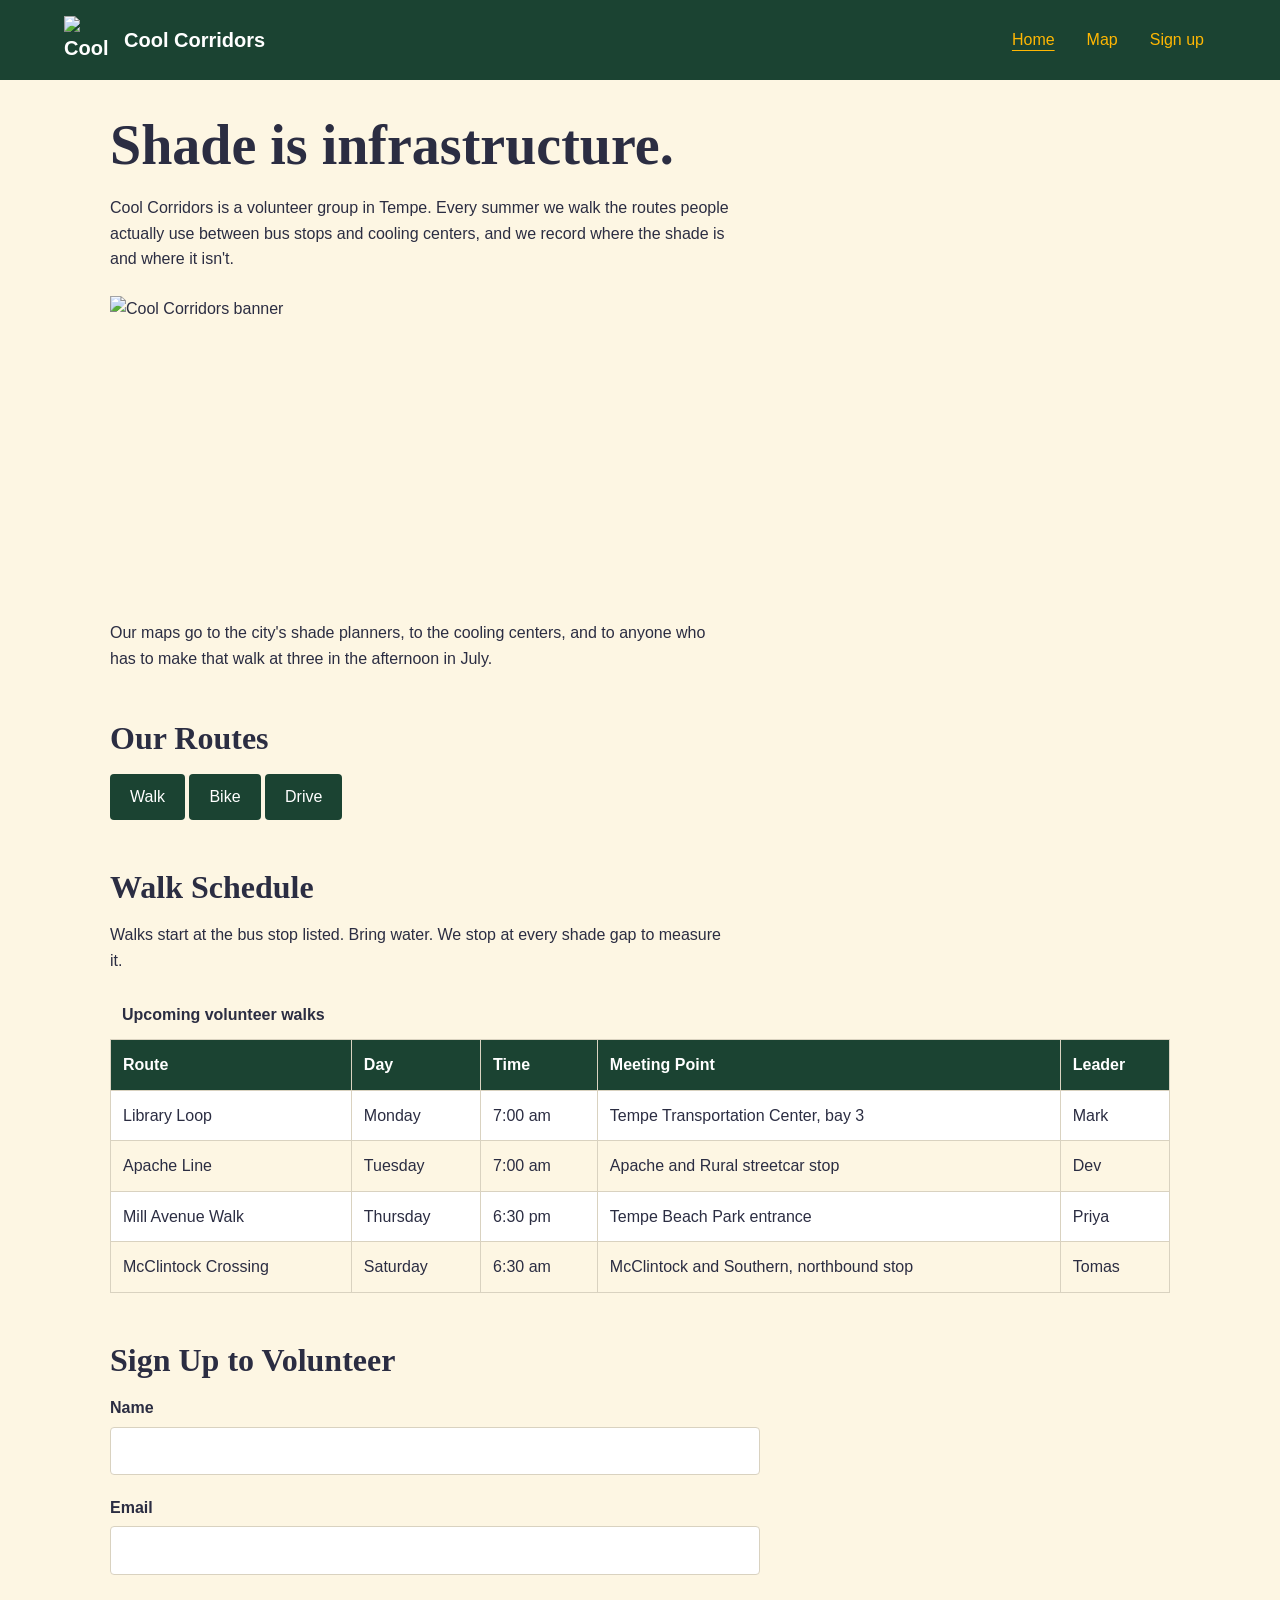
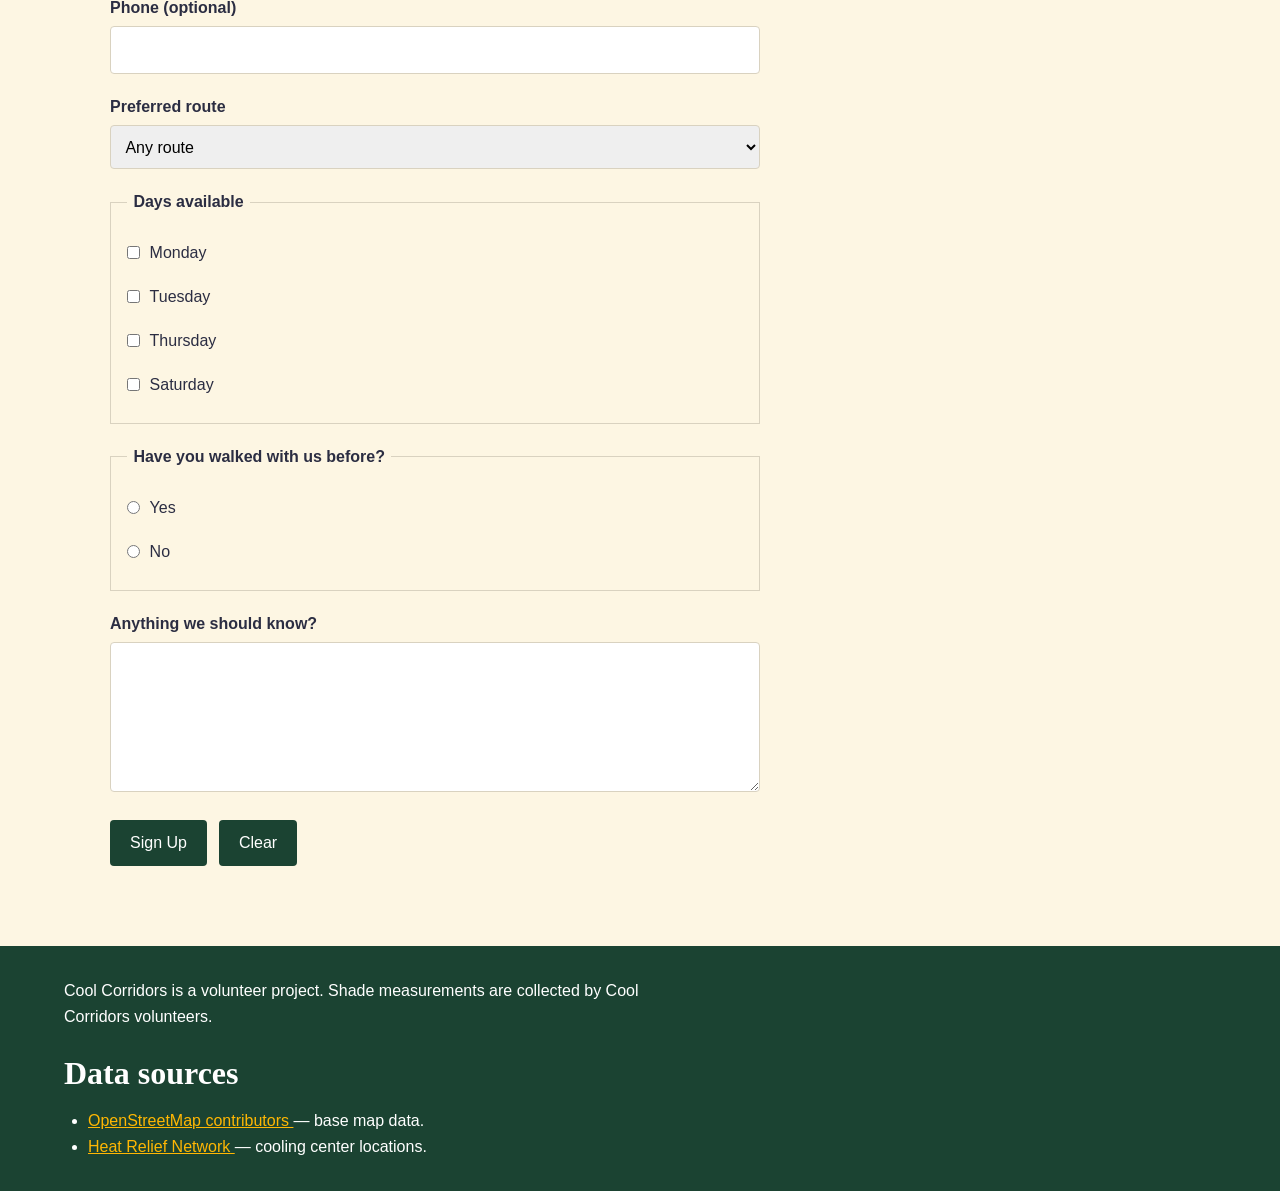
==== lab/lab03/index.html @ 52fc34dc "Add files via upload" ====
<!DOCTYPE html>
<html lang="en">
<head>
    <meta charset="UTF-8">
    <meta name="viewport" content="width=device-width, initial-scale=1.0">
    <title>Cool Corridors | Shaded routes to cooling centers in Tempe</title>
    <meta name="description" content="Cool Corridors is a Tempe volunteer group that records shade along routes between bus stops and cooling centers.">
    <link rel="stylesheet" href="style.css">
    <script src="js/app.js" defer></script>
</head>
<body>
    <header>
        <a class="brand" href="index.html">
            <img src="images/logo.svg" alt="Cool Corridors logo">
            <span>Cool Corridors</span>
        </a>

        <nav aria-label="Main navigation">
            <a href="index.html" aria-current="page">Home</a>
            <a href="map.html">Map</a>
            <a href="#signup">Sign up</a>
        </nav>
    </header>

    <main>
        <section id="about">
            <h1>Shade is infrastructure.</h1>

            <p>
                Cool Corridors is a volunteer group in Tempe. Every summer we walk
                the routes people actually use between bus stops and cooling centers,
                and we record where the shade is and where it isn't.
            </p>

            <!-- The banner is set to 900 by 300 pixels to match the assignment requirements. -->
            <img
                class="banner"
                src="images/banner.svg"
                alt="Cool Corridors banner"
                width="900"
                height="300"
            >

            <p>
                Our maps go to the city's shade planners, to the cooling centers,
                and to anyone who has to make that walk at three in the afternoon
                in July.
            </p>
        </section>

        <section id="routes">
            <h2>Our Routes</h2>

            <div class="controls">
                <button data-mode="walk">Walk</button>
                <button data-mode="bike">Bike</button>
                <button data-mode="drive">Drive</button>
            </div>

            <div class="routes"></div>
        </section>

        <section id="schedule">
            <h2>Walk Schedule</h2>

            <p>
                Walks start at the bus stop listed. Bring water.
                We stop at every shade gap to measure it.
            </p>

            <div class="table-wrap">
                <table class="schedule">
                    <caption>Upcoming volunteer walks</caption>

                    <thead>
                        <tr>
                            <th scope="col">Route</th>
                            <th scope="col">Day</th>
                            <th scope="col">Time</th>
                            <th scope="col">Meeting Point</th>
                            <th scope="col">Leader</th>
                        </tr>
                    </thead>

                    <tbody>
                        <tr>
                            <td>Library Loop</td>
                            <td>Monday</td>
                            <td>7:00 am</td>
                            <td>Tempe Transportation Center, bay 3</td>
                            <td>Mark</td>
                        </tr>
                        <tr>
                            <td>Apache Line</td>
                            <td>Tuesday</td>
                            <td>7:00 am</td>
                            <td>Apache and Rural streetcar stop</td>
                            <td>Dev</td>
                        </tr>
                        <tr>
                            <td>Mill Avenue Walk</td>
                            <td>Thursday</td>
                            <td>6:30 pm</td>
                            <td>Tempe Beach Park entrance</td>
                            <td>Priya</td>
                        </tr>
                        <tr>
                            <td>McClintock Crossing</td>
                            <td>Saturday</td>
                            <td>6:30 am</td>
                            <td>McClintock and Southern, northbound stop</td>
                            <td>Tomas</td>
                        </tr>
                    </tbody>
                </table>
            </div>
        </section>

        <section id="signup">
            <h2>Sign Up to Volunteer</h2>

            <form action="#" method="get">
                <div class="form-group">
                    <label for="name">Name</label>
                    <input type="text" id="name" name="name" required>
                </div>

                <div class="form-group">
                    <label for="email">Email</label>
                    <input type="email" id="email" name="email" required>
                </div>

                <div class="form-group">
                    <label for="phone">Phone (optional)</label>
                    <input type="tel" id="phone" name="phone">
                </div>

                <div class="form-group">
                    <label for="route">Preferred route</label>
                    <select id="route" name="route">
                        <option value="any">Any route</option>
                        <option value="library-loop">Library Loop</option>
                        <option value="apache-line">Apache Line</option>
                        <option value="mill-avenue-walk">Mill Avenue Walk</option>
                        <option value="mcclintock-crossing">McClintock Crossing</option>
                    </select>
                </div>

                <fieldset>
                    <legend>Days available</legend>

                    <label for="monday">
                        <input type="checkbox" id="monday" name="days" value="Monday">
                        Monday
                    </label>

                    <label for="tuesday">
                        <input type="checkbox" id="tuesday" name="days" value="Tuesday">
                        Tuesday
                    </label>

                    <label for="thursday">
                        <input type="checkbox" id="thursday" name="days" value="Thursday">
                        Thursday
                    </label>

                    <label for="saturday">
                        <input type="checkbox" id="saturday" name="days" value="Saturday">
                        Saturday
                    </label>
                </fieldset>

                <fieldset>
                    <legend>Have you walked with us before?</legend>

                    <label for="walked-yes">
                        <input type="radio" id="walked-yes" name="walked-before" value="yes">
                        Yes
                    </label>

                    <label for="walked-no">
                        <input type="radio" id="walked-no" name="walked-before" value="no">
                        No
                    </label>
                </fieldset>

                <div class="form-group">
                    <label for="notes">Anything we should know?</label>
                    <textarea id="notes" name="notes" rows="5"></textarea>
                </div>

                <div class="form-buttons">
                    <button type="submit">Sign Up</button>
                    <button type="reset">Clear</button>
                </div>
            </form>
        </section>
    </main>

    <footer>
        <p>Cool Corridors is a volunteer project. Shade measurements are collected by Cool Corridors volunteers.</p>

        <h2>Data sources</h2>
        <ul>
            <li>
                <a href="https://www.openstreetmap.org/" target="_blank" rel="noopener noreferrer">
                    OpenStreetMap contributors
                </a>
                — base map data.
            </li>
            <li>
                <a href="https://hrn.azmag.gov/" target="_blank" rel="noopener noreferrer">
                    Heat Relief Network
                </a>
                — cooling center locations.
            </li>
        </ul>
    </footer>
</body>
</html>
---- lab/lab03/style.css ----
:root {
    --shade: #1b4332;
    --leaf: #74c69d;
    --sun: #ffb703;
    --asphalt: #2b2d42;
    --sand: #fdf6e3;
    --paper: #ffffff;
    --line: #d9d2c0;
    --tap: 44px;
}
*, *::before, *::after {
    margin: 0;
    padding: 0;
    box-sizing: border-box;
}

img {
    max-width: 100%;
    height: auto;
}

body {
    font-family: Arial, Helvetica, sans-serif;
    font-size: 1rem;
    line-height: 1.6;
    color: var(--asphalt);
    background: var(--sand);
}

h1, h2, h3 {
    font-family: Georgia, "Times New Roman", serif;
    line-height: 1.2;
    margin-bottom: 1rem;
}

h1 {
    font-size: clamp(2rem, 5vw, 3.5rem);
}

h2 {
    font-size: 2rem;
}

h3 {
    font-size: 1.35rem;
}

p {
    max-width: 70ch;
    margin-bottom: 1rem;
}

a {
    color: var(--shade);
}

a:focus-visible,
button:focus-visible,
input:focus-visible,
select:focus-visible,
textarea:focus-visible {
    outline: 3px solid var(--sun);
    outline-offset: 3px;
}

header {
    display: flex;
    justify-content: space-between;
    align-items: center;
    flex-wrap: wrap;
    gap: 1rem;
    padding: 1rem 5%;
    background: var(--shade);
}

.brand {
    display: flex;
    align-items: center;
    gap: 0.75rem;
    color: var(--paper);
    text-decoration: none;
    font-size: 1.25rem;
    font-weight: bold;
}

.brand img {
    width: 48px;
    height: 48px;
}

nav {
    display: flex;
    flex-wrap: wrap;
    gap: 0.5rem;
}

nav a {
    display: inline-flex;
    align-items: center;
    min-height: var(--tap);
    padding: 0.5rem 0.75rem;
    color: var(--sun);
    text-decoration: none;
}

nav a[aria-current="page"] {
    text-decoration: underline;
    text-underline-offset: 0.3rem;
}

main {
    max-width: 1100px;
    margin: 0 auto;
    padding: 2rem 1.25rem;
}

section {
    margin-bottom: 3rem;
}

.banner {
    display: block;
    margin: 1.5rem 0;
}

.routes {
    display: grid;
    grid-template-columns: repeat(auto-fill, minmax(240px, 1fr));
    gap: 1.25rem;
}

.card {
    padding: 1.25rem;
    background: var(--paper);
    border: 1px solid var(--line);
    border-radius: 8px;
}

.card p:last-child {
    margin-bottom: 0;
}

.table-wrap {
    overflow-x: auto;
}

.schedule {
    width: 100%;
    border-collapse: collapse;
    background: var(--paper);
}

.schedule caption {
    padding: 0.75rem;
    font-weight: bold;
    text-align: left;
}

.schedule th,
.schedule td {
    padding: 0.75rem;
    border: 1px solid var(--line);
    text-align: left;
}

.schedule th {
    color: var(--paper);
    background: var(--shade);
}

.schedule tbody tr:nth-child(even) {
    background: var(--sand);
}

form {
    max-width: 650px;
}

.form-group {
    margin-bottom: 1.25rem;
}

.form-group > label {
    display: block;
    margin-bottom: 0.35rem;
    font-weight: bold;
}

input,
select,
textarea {
    width: 100%;
    min-height: var(--tap);
    padding: 0.65rem;
    border: 1px solid var(--line);
    border-radius: 4px;
    font: inherit;
}

input[type="checkbox"],
input[type="radio"] {
    width: auto;
    min-height: 0;
}

fieldset {
    margin-bottom: 1.25rem;
    padding: 1rem;
    border: 1px solid var(--line);
}

legend {
    padding: 0 0.4rem;
    font-weight: bold;
}

fieldset label {
    display: flex;
    align-items: center;
    gap: 0.6rem;
    min-height: var(--tap);
}

.form-buttons {
    display: flex;
    flex-wrap: wrap;
    gap: 0.75rem;
}

button {
    min-height: var(--tap);
    padding: 0.65rem 1.25rem;
    border: 0;
    border-radius: 4px;
    color: var(--paper);
    background: var(--shade);
    font: inherit;
    cursor: pointer;
}

button:hover {
    background: var(--asphalt);
}

footer {
    padding: 2rem 5%;
    color: var(--paper);
    background: var(--shade);
}

footer h2 {
    margin-top: 1.5rem;
}

footer ul {
    padding-left: 1.5rem;
}

footer a {
    color: var(--sun);
}



/* Map page layout */
.app main {
    display: grid;
    grid-template-columns: 220px minmax(0, 1fr);
    gap: 1.5rem;
    align-items: start;
}

.app main > h1 {
    grid-column: 1 / -1;
}

.app aside {
    padding: 1rem;
    background: var(--paper);
    border: 1px solid var(--line);
    border-radius: 8px;
}

.app aside h2 {
    font-size: 1.4rem;
}

.app aside label {
    display: flex;
    align-items: center;
    gap: 0.6rem;
    min-height: var(--tap);
}

.app aside input[type="checkbox"] {
    width: auto;
    min-height: 0;
}

.app .map-wrapper {
    min-width: 0;
    position: relative;
}

.app #map {
    min-height: 500px;
    display: flex;
    align-items: center;
    justify-content: center;
    background: #dfe9f3;
    border: 1px solid var(--line);
    border-radius: 8px;
}

.app .map-control {
    margin-top: 0.75rem;
}

@media (max-width: 650px) {
    .app main {
        grid-template-columns: 1fr;
    }

    .app #map {
        min-height: 400px;
    }
}
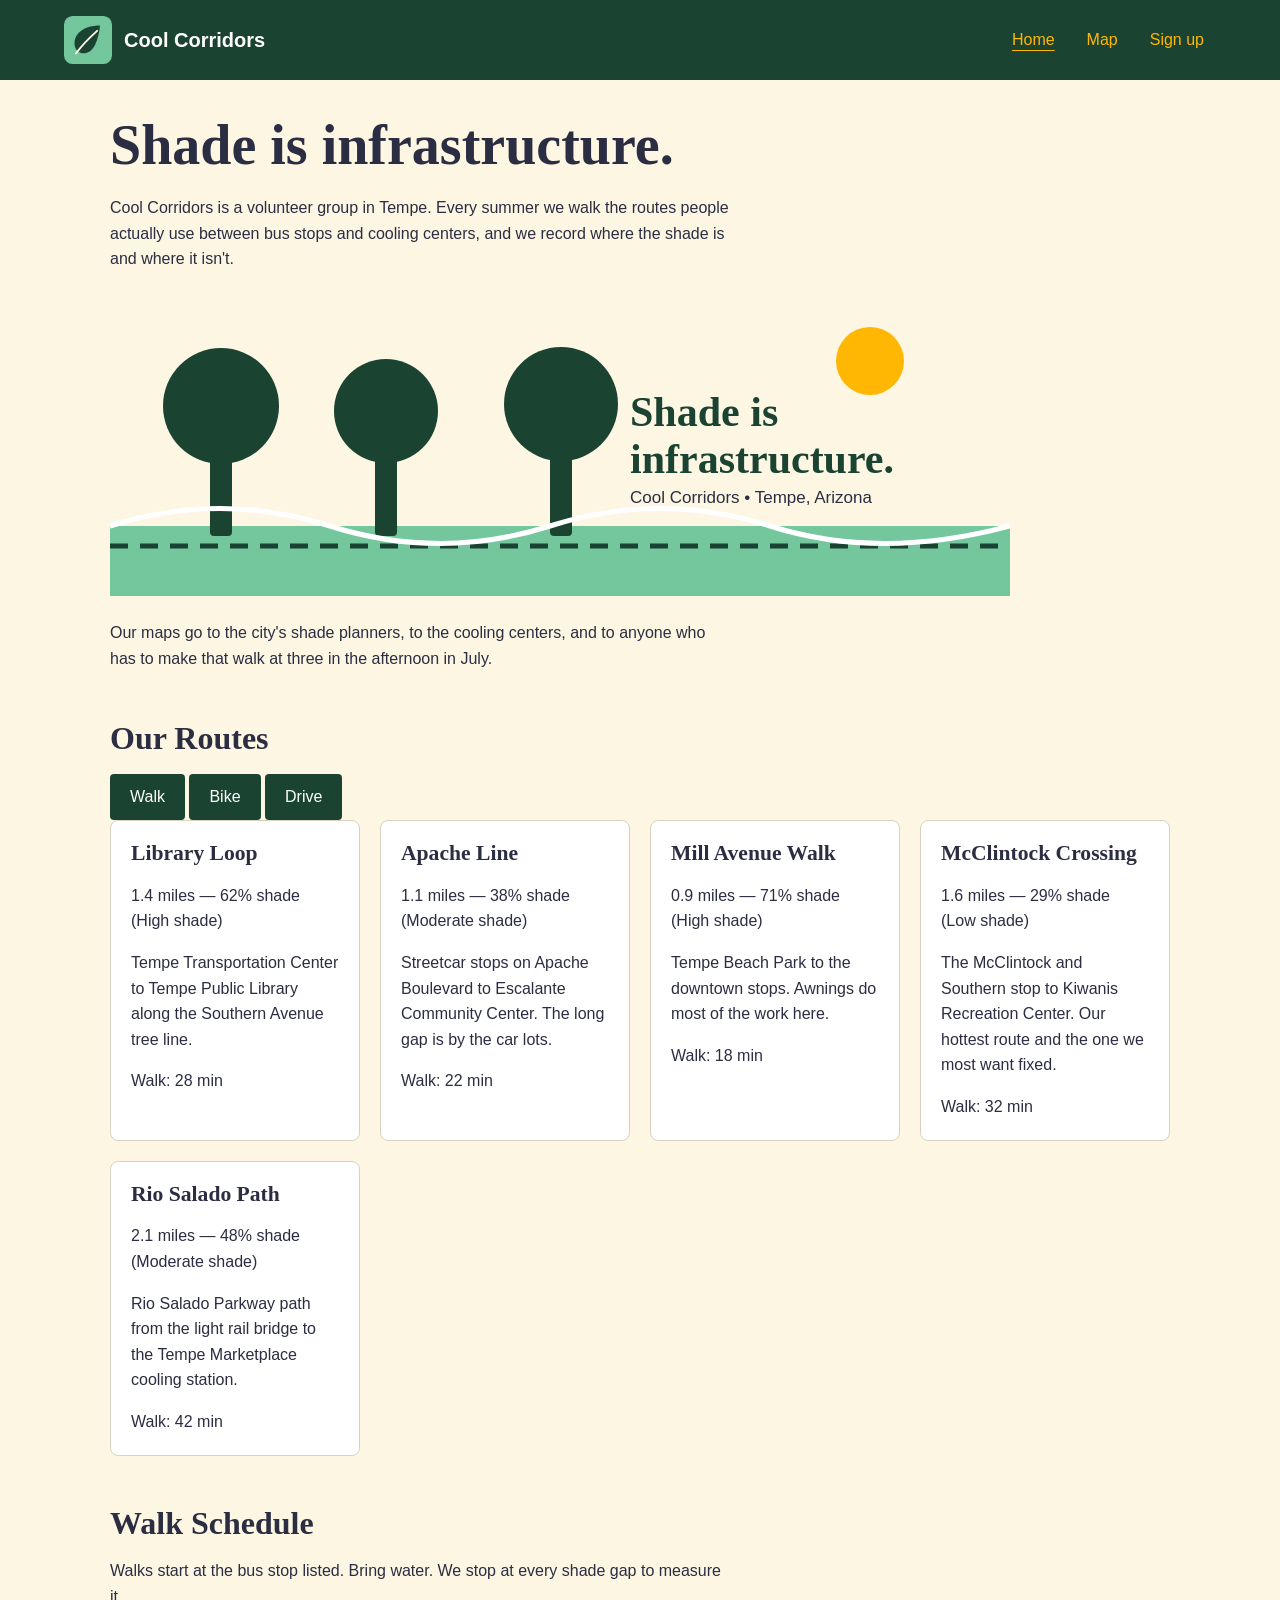
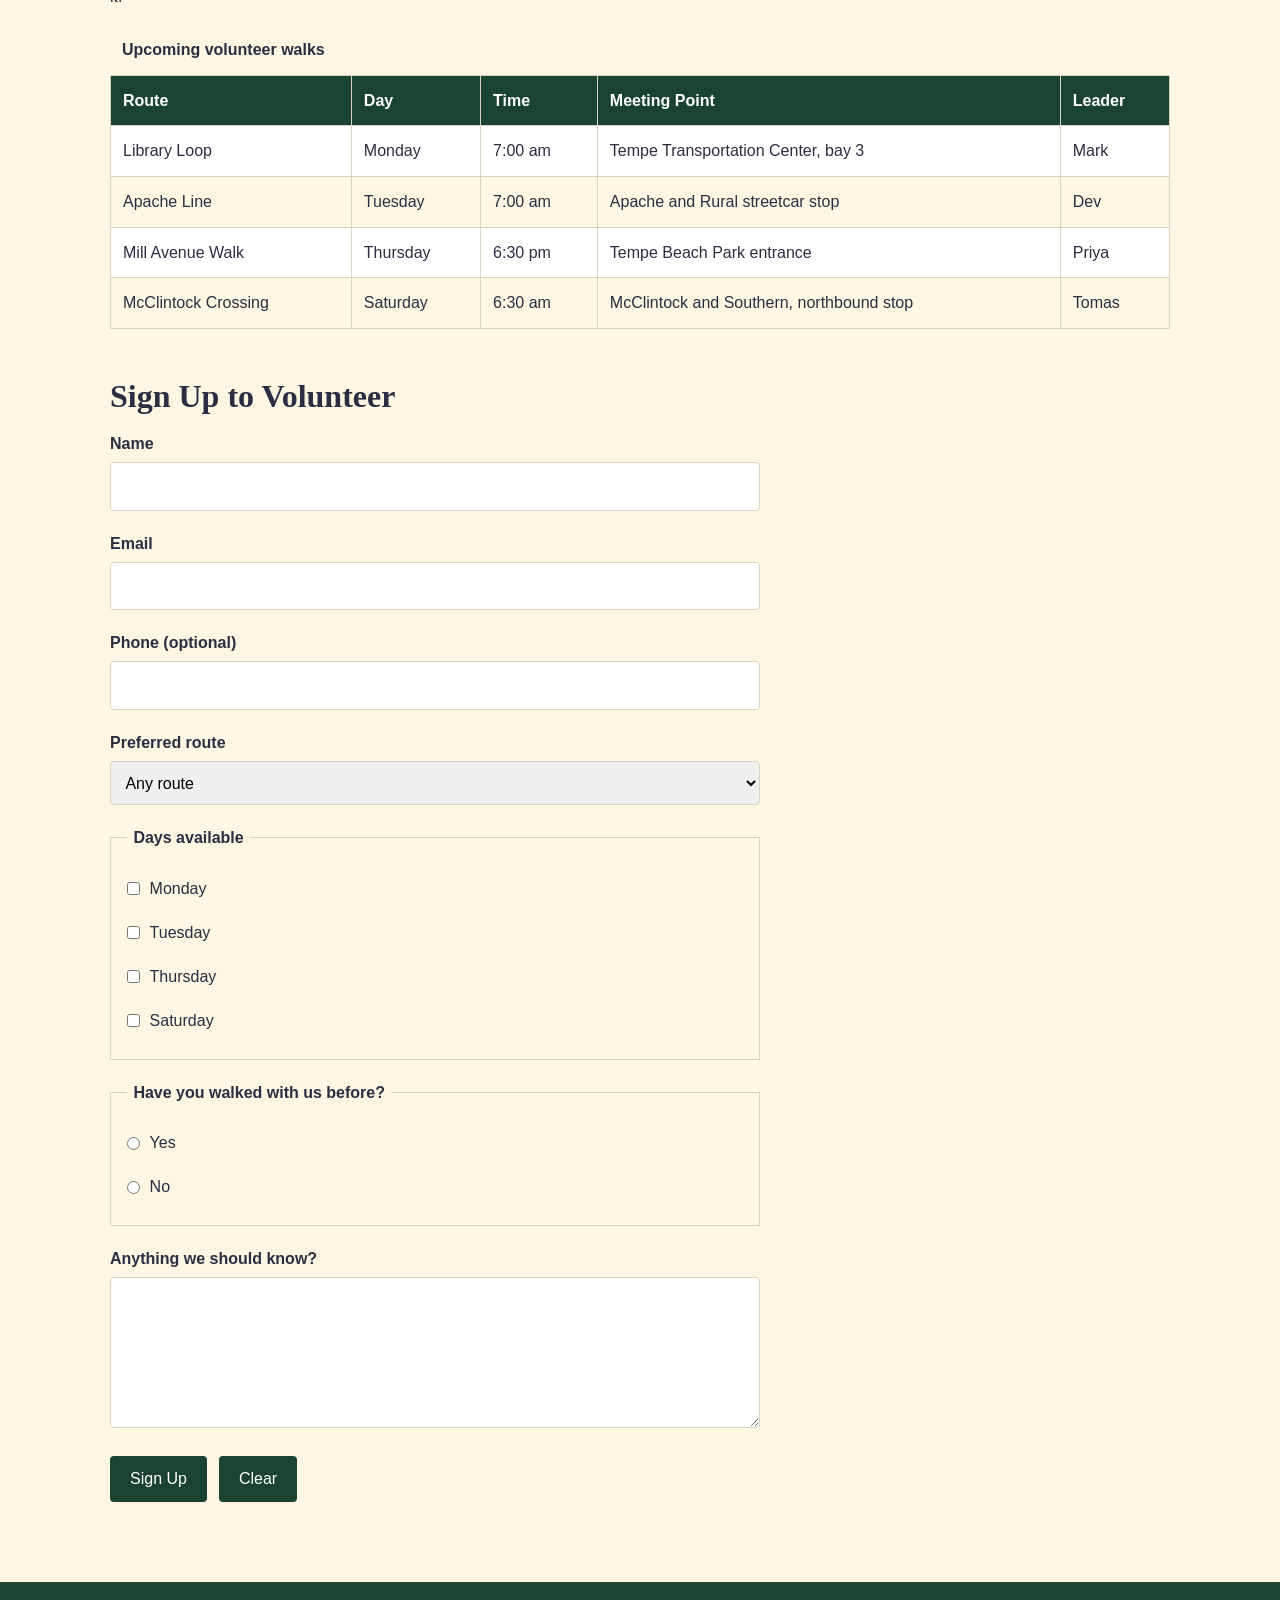
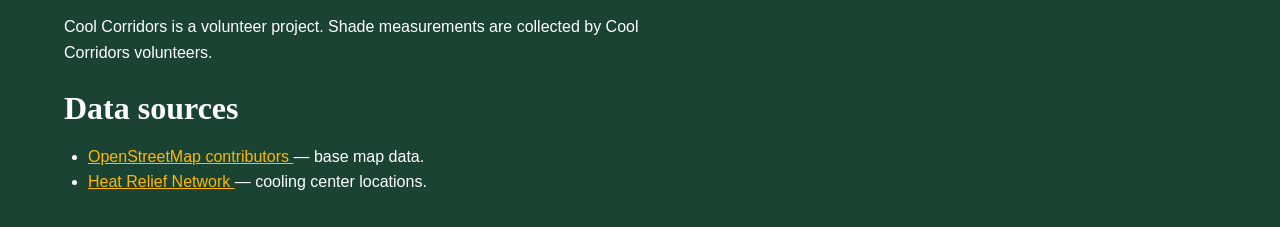
==== commit f5bc041e: "Complete Lab 03 JavaScript and project files" ====
--- a/lab/lab03/index.html
+++ b/lab/lab03/index.html
@@ -1,220 +1,221 @@
-<!DOCTYPE html>
-<html lang="en">
-<head>
-    <meta charset="UTF-8">
-    <meta name="viewport" content="width=device-width, initial-scale=1.0">
-    <title>Cool Corridors | Shaded routes to cooling centers in Tempe</title>
-    <meta name="description" content="Cool Corridors is a Tempe volunteer group that records shade along routes between bus stops and cooling centers.">
-    <link rel="stylesheet" href="style.css">
-    <script src="js/app.js" defer></script>
-</head>
-<body>
-    <header>
-        <a class="brand" href="index.html">
-            <img src="images/logo.svg" alt="Cool Corridors logo">
-            <span>Cool Corridors</span>
-        </a>
-
-        <nav aria-label="Main navigation">
-            <a href="index.html" aria-current="page">Home</a>
-            <a href="map.html">Map</a>
-            <a href="#signup">Sign up</a>
-        </nav>
-    </header>
-
-    <main>
-        <section id="about">
-            <h1>Shade is infrastructure.</h1>
-
-            <p>
-                Cool Corridors is a volunteer group in Tempe. Every summer we walk
-                the routes people actually use between bus stops and cooling centers,
-                and we record where the shade is and where it isn't.
-            </p>
-
-            <!-- The banner is set to 900 by 300 pixels to match the assignment requirements. -->
-            <img
-                class="banner"
-                src="images/banner.svg"
-                alt="Cool Corridors banner"
-                width="900"
-                height="300"
-            >
-
-            <p>
-                Our maps go to the city's shade planners, to the cooling centers,
-                and to anyone who has to make that walk at three in the afternoon
-                in July.
-            </p>
-        </section>
-
-        <section id="routes">
-            <h2>Our Routes</h2>
-
-            <div class="controls">
-                <button data-mode="walk">Walk</button>
-                <button data-mode="bike">Bike</button>
-                <button data-mode="drive">Drive</button>
-            </div>
-
-            <div class="routes"></div>
-        </section>
-
-        <section id="schedule">
-            <h2>Walk Schedule</h2>
-
-            <p>
-                Walks start at the bus stop listed. Bring water.
-                We stop at every shade gap to measure it.
-            </p>
-
-            <div class="table-wrap">
-                <table class="schedule">
-                    <caption>Upcoming volunteer walks</caption>
-
-                    <thead>
-                        <tr>
-                            <th scope="col">Route</th>
-                            <th scope="col">Day</th>
-                            <th scope="col">Time</th>
-                            <th scope="col">Meeting Point</th>
-                            <th scope="col">Leader</th>
-                        </tr>
-                    </thead>
-
-                    <tbody>
-                        <tr>
-                            <td>Library Loop</td>
-                            <td>Monday</td>
-                            <td>7:00 am</td>
-                            <td>Tempe Transportation Center, bay 3</td>
-                            <td>Mark</td>
-                        </tr>
-                        <tr>
-                            <td>Apache Line</td>
-                            <td>Tuesday</td>
-                            <td>7:00 am</td>
-                            <td>Apache and Rural streetcar stop</td>
-                            <td>Dev</td>
-                        </tr>
-                        <tr>
-                            <td>Mill Avenue Walk</td>
-                            <td>Thursday</td>
-                            <td>6:30 pm</td>
-                            <td>Tempe Beach Park entrance</td>
-                            <td>Priya</td>
-                        </tr>
-                        <tr>
-                            <td>McClintock Crossing</td>
-                            <td>Saturday</td>
-                            <td>6:30 am</td>
-                            <td>McClintock and Southern, northbound stop</td>
-                            <td>Tomas</td>
-                        </tr>
-                    </tbody>
-                </table>
-            </div>
-        </section>
-
-        <section id="signup">
-            <h2>Sign Up to Volunteer</h2>
-
-            <form action="#" method="get">
-                <div class="form-group">
-                    <label for="name">Name</label>
-                    <input type="text" id="name" name="name" required>
-                </div>
-
-                <div class="form-group">
-                    <label for="email">Email</label>
-                    <input type="email" id="email" name="email" required>
-                </div>
-
-                <div class="form-group">
-                    <label for="phone">Phone (optional)</label>
-                    <input type="tel" id="phone" name="phone">
-                </div>
-
-                <div class="form-group">
-                    <label for="route">Preferred route</label>
-                    <select id="route" name="route">
-                        <option value="any">Any route</option>
-                        <option value="library-loop">Library Loop</option>
-                        <option value="apache-line">Apache Line</option>
-                        <option value="mill-avenue-walk">Mill Avenue Walk</option>
-                        <option value="mcclintock-crossing">McClintock Crossing</option>
-                    </select>
-                </div>
-
-                <fieldset>
-                    <legend>Days available</legend>
-
-                    <label for="monday">
-                        <input type="checkbox" id="monday" name="days" value="Monday">
-                        Monday
-                    </label>
-
-                    <label for="tuesday">
-                        <input type="checkbox" id="tuesday" name="days" value="Tuesday">
-                        Tuesday
-                    </label>
-
-                    <label for="thursday">
-                        <input type="checkbox" id="thursday" name="days" value="Thursday">
-                        Thursday
-                    </label>
-
-                    <label for="saturday">
-                        <input type="checkbox" id="saturday" name="days" value="Saturday">
-                        Saturday
-                    </label>
-                </fieldset>
-
-                <fieldset>
-                    <legend>Have you walked with us before?</legend>
-
-                    <label for="walked-yes">
-                        <input type="radio" id="walked-yes" name="walked-before" value="yes">
-                        Yes
-                    </label>
-
-                    <label for="walked-no">
-                        <input type="radio" id="walked-no" name="walked-before" value="no">
-                        No
-                    </label>
-                </fieldset>
-
-                <div class="form-group">
-                    <label for="notes">Anything we should know?</label>
-                    <textarea id="notes" name="notes" rows="5"></textarea>
-                </div>
-
-                <div class="form-buttons">
-                    <button type="submit">Sign Up</button>
-                    <button type="reset">Clear</button>
-                </div>
-            </form>
-        </section>
-    </main>
-
-    <footer>
-        <p>Cool Corridors is a volunteer project. Shade measurements are collected by Cool Corridors volunteers.</p>
-
-        <h2>Data sources</h2>
-        <ul>
-            <li>
-                <a href="https://www.openstreetmap.org/" target="_blank" rel="noopener noreferrer">
-                    OpenStreetMap contributors
-                </a>
-                — base map data.
-            </li>
-            <li>
-                <a href="https://hrn.azmag.gov/" target="_blank" rel="noopener noreferrer">
-                    Heat Relief Network
-                </a>
-                — cooling center locations.
-            </li>
-        </ul>
-    </footer>
-</body>
-</html>
+<!DOCTYPE html>
+<html lang="en">
+<head>
+    <meta charset="UTF-8">
+    <meta name="viewport" content="width=device-width, initial-scale=1.0">
+    <title>Cool Corridors | Shaded routes to cooling centers in Tempe</title>
+    <meta name="description" content="Cool Corridors is a Tempe volunteer group that records shade along routes between bus stops and cooling centers.">
+    <link rel="stylesheet" href="style.css">
+    <script src="js/app.js" defer></script>
+</head>
+<body>
+    <header>
+        <a class="brand" href="index.html">
+            <img src="images/logo.svg" alt="Cool Corridors logo">
+            <span>Cool Corridors</span>
+        </a>
+
+        <nav aria-label="Main navigation">
+            <a href="index.html" aria-current="page">Home</a>
+            <a href="map.html">Map</a>
+            <a href="#signup">Sign up</a>
+        </nav>
+    </header>
+
+    <main>
+        <section id="about">
+            <h1>Shade is infrastructure.</h1>
+
+            <p>
+                Cool Corridors is a volunteer group in Tempe. Every summer we walk
+                the routes people actually use between bus stops and cooling centers,
+                and we record where the shade is and where it isn't.
+            </p>
+
+            <!-- The banner is set to 900 by 300 pixels to match the assignment requirements. -->
+            <img
+                class="banner"
+                src="images/banner.svg"
+                alt="Cool Corridors banner"
+                width="900"
+                height="300"
+            >
+
+            <p>
+                Our maps go to the city's shade planners, to the cooling centers,
+                and to anyone who has to make that walk at three in the afternoon
+                in July.
+            </p>
+        </section>
+
+        <section id="routes">
+            <h2>Our Routes</h2>
+
+            <div class="controls">
+                <button data-mode="walk">Walk</button>
+                <button data-mode="bike">Bike</button>
+                <button data-mode="drive">Drive</button>
+            </div>
+
+            <div class="routes"></div>
+        </section>
+
+        <section id="schedule">
+            <h2>Walk Schedule</h2>
+
+            <p>
+                Walks start at the bus stop listed. Bring water.
+                We stop at every shade gap to measure it.
+            </p>
+
+            <div class="table-wrap">
+                <table class="schedule">
+                    <caption>Upcoming volunteer walks</caption>
+
+                    <thead>
+                        <tr>
+                            <th scope="col">Route</th>
+                            <th scope="col">Day</th>
+                            <th scope="col">Time</th>
+                            <th scope="col">Meeting Point</th>
+                            <th scope="col">Leader</th>
+                        </tr>
+                    </thead>
+
+                    <tbody>
+                        <tr>
+                            <td>Library Loop</td>
+                            <td>Monday</td>
+                            <td>7:00 am</td>
+                            <td>Tempe Transportation Center, bay 3</td>
+                            <td>Mark</td>
+                        </tr>
+                        <tr>
+                            <td>Apache Line</td>
+                            <td>Tuesday</td>
+                            <td>7:00 am</td>
+                            <td>Apache and Rural streetcar stop</td>
+                            <td>Dev</td>
+                        </tr>
+                        <tr>
+                            <td>Mill Avenue Walk</td>
+                            <td>Thursday</td>
+                            <td>6:30 pm</td>
+                            <td>Tempe Beach Park entrance</td>
+                            <td>Priya</td>
+                        </tr>
+                        <tr>
+                            <td>McClintock Crossing</td>
+                            <td>Saturday</td>
+                            <td>6:30 am</td>
+                            <td>McClintock and Southern, northbound stop</td>
+                            <td>Tomas</td>
+                        </tr>
+                    </tbody>
+                </table>
+            </div>
+        </section>
+
+        <section id="signup">
+            <h2>Sign Up to Volunteer</h2>
+
+            <form action="#" method="get">
+                <div class="form-group">
+                    <label for="name">Name</label>
+                    <input type="text" id="name" name="name" required>
+                </div>
+
+                <div class="form-group">
+                    <label for="email">Email</label>
+                    <input type="email" id="email" name="email" required>
+                </div>
+
+                <div class="form-group">
+                    <label for="phone">Phone (optional)</label>
+                    <input type="tel" id="phone" name="phone">
+                </div>
+
+                <div class="form-group">
+                    <label for="route">Preferred route</label>
+                    <select id="route" name="route">
+                        <option value="any">Any route</option>
+                        <option value="library-loop">Library Loop</option>
+                        <option value="apache-line">Apache Line</option>
+                        <option value="mill-avenue-walk">Mill Avenue Walk</option>
+                        <option value="mcclintock-crossing">Mcclintock Crossing</option>
+                        <option value="rio-salado-path">Rio Salado Path</option>
+                    </select>
+                </div>
+
+                <fieldset>
+                    <legend>Days available</legend>
+
+                    <label for="monday">
+                        <input type="checkbox" id="monday" name="days" value="Monday">
+                        Monday
+                    </label>
+
+                    <label for="tuesday">
+                        <input type="checkbox" id="tuesday" name="days" value="Tuesday">
+                        Tuesday
+                    </label>
+
+                    <label for="thursday">
+                        <input type="checkbox" id="thursday" name="days" value="Thursday">
+                        Thursday
+                    </label>
+
+                    <label for="saturday">
+                        <input type="checkbox" id="saturday" name="days" value="Saturday">
+                        Saturday
+                    </label>
+                </fieldset>
+
+                <fieldset>
+                    <legend>Have you walked with us before?</legend>
+
+                    <label for="walked-yes">
+                        <input type="radio" id="walked-yes" name="walked-before" value="yes">
+                        Yes
+                    </label>
+
+                    <label for="walked-no">
+                        <input type="radio" id="walked-no" name="walked-before" value="no">
+                        No
+                    </label>
+                </fieldset>
+
+                <div class="form-group">
+                    <label for="notes">Anything we should know?</label>
+                    <textarea id="notes" name="notes" rows="5"></textarea>
+                </div>
+
+                <div class="form-buttons">
+                    <button type="submit">Sign Up</button>
+                    <button type="reset">Clear</button>
+                </div>
+            </form>
+        </section>
+    </main>
+
+    <footer>
+        <p>Cool Corridors is a volunteer project. Shade measurements are collected by Cool Corridors volunteers.</p>
+
+        <h2>Data sources</h2>
+        <ul>
+            <li>
+                <a href="https://www.openstreetmap.org/" target="_blank" rel="noopener noreferrer">
+                    OpenStreetMap contributors
+                </a>
+                — base map data.
+            </li>
+            <li>
+                <a href="https://hrn.azmag.gov/" target="_blank" rel="noopener noreferrer">
+                    Heat Relief Network
+                </a>
+                — cooling center locations.
+            </li>
+        </ul>
+    </footer>
+</body>
+</html>
--- a/lab/lab03/style.css
+++ b/lab/lab03/style.css
@@ -1,328 +1,327 @@
-
-:root {
-    --shade: #1b4332;
-    --leaf: #74c69d;
-    --sun: #ffb703;
-    --asphalt: #2b2d42;
-    --sand: #fdf6e3;
-    --paper: #ffffff;
-    --line: #d9d2c0;
-    --tap: 44px;
-}
-*, *::before, *::after {
-    margin: 0;
-    padding: 0;
-    box-sizing: border-box;
-}
-
-img {
-    max-width: 100%;
-    height: auto;
-}
-
-body {
-    font-family: Arial, Helvetica, sans-serif;
-    font-size: 1rem;
-    line-height: 1.6;
-    color: var(--asphalt);
-    background: var(--sand);
-}
-
-h1, h2, h3 {
-    font-family: Georgia, "Times New Roman", serif;
-    line-height: 1.2;
-    margin-bottom: 1rem;
-}
-
-h1 {
-    font-size: clamp(2rem, 5vw, 3.5rem);
-}
-
-h2 {
-    font-size: 2rem;
-}
-
-h3 {
-    font-size: 1.35rem;
-}
-
-p {
-    max-width: 70ch;
-    margin-bottom: 1rem;
-}
-
-a {
-    color: var(--shade);
-}
-
-a:focus-visible,
-button:focus-visible,
-input:focus-visible,
-select:focus-visible,
-textarea:focus-visible {
-    outline: 3px solid var(--sun);
-    outline-offset: 3px;
-}
-
-header {
-    display: flex;
-    justify-content: space-between;
-    align-items: center;
-    flex-wrap: wrap;
-    gap: 1rem;
-    padding: 1rem 5%;
-    background: var(--shade);
-}
-
-.brand {
-    display: flex;
-    align-items: center;
-    gap: 0.75rem;
-    color: var(--paper);
-    text-decoration: none;
-    font-size: 1.25rem;
-    font-weight: bold;
-}
-
-.brand img {
-    width: 48px;
-    height: 48px;
-}
-
-nav {
-    display: flex;
-    flex-wrap: wrap;
-    gap: 0.5rem;
-}
-
-nav a {
-    display: inline-flex;
-    align-items: center;
-    min-height: var(--tap);
-    padding: 0.5rem 0.75rem;
-    color: var(--sun);
-    text-decoration: none;
-}
-
-nav a[aria-current="page"] {
-    text-decoration: underline;
-    text-underline-offset: 0.3rem;
-}
-
-main {
-    max-width: 1100px;
-    margin: 0 auto;
-    padding: 2rem 1.25rem;
-}
-
-section {
-    margin-bottom: 3rem;
-}
-
-.banner {
-    display: block;
-    margin: 1.5rem 0;
-}
-
-.routes {
-    display: grid;
-    grid-template-columns: repeat(auto-fill, minmax(240px, 1fr));
-    gap: 1.25rem;
-}
-
-.card {
-    padding: 1.25rem;
-    background: var(--paper);
-    border: 1px solid var(--line);
-    border-radius: 8px;
-}
-
-.card p:last-child {
-    margin-bottom: 0;
-}
-
-.table-wrap {
-    overflow-x: auto;
-}
-
-.schedule {
-    width: 100%;
-    border-collapse: collapse;
-    background: var(--paper);
-}
-
-.schedule caption {
-    padding: 0.75rem;
-    font-weight: bold;
-    text-align: left;
-}
-
-.schedule th,
-.schedule td {
-    padding: 0.75rem;
-    border: 1px solid var(--line);
-    text-align: left;
-}
-
-.schedule th {
-    color: var(--paper);
-    background: var(--shade);
-}
-
-.schedule tbody tr:nth-child(even) {
-    background: var(--sand);
-}
-
-form {
-    max-width: 650px;
-}
-
-.form-group {
-    margin-bottom: 1.25rem;
-}
-
-.form-group > label {
-    display: block;
-    margin-bottom: 0.35rem;
-    font-weight: bold;
-}
-
-input,
-select,
-textarea {
-    width: 100%;
-    min-height: var(--tap);
-    padding: 0.65rem;
-    border: 1px solid var(--line);
-    border-radius: 4px;
-    font: inherit;
-}
-
-input[type="checkbox"],
-input[type="radio"] {
-    width: auto;
-    min-height: 0;
-}
-
-fieldset {
-    margin-bottom: 1.25rem;
-    padding: 1rem;
-    border: 1px solid var(--line);
-}
-
-legend {
-    padding: 0 0.4rem;
-    font-weight: bold;
-}
-
-fieldset label {
-    display: flex;
-    align-items: center;
-    gap: 0.6rem;
-    min-height: var(--tap);
-}
-
-.form-buttons {
-    display: flex;
-    flex-wrap: wrap;
-    gap: 0.75rem;
-}
-
-button {
-    min-height: var(--tap);
-    padding: 0.65rem 1.25rem;
-    border: 0;
-    border-radius: 4px;
-    color: var(--paper);
-    background: var(--shade);
-    font: inherit;
-    cursor: pointer;
-}
-
-button:hover {
-    background: var(--asphalt);
-}
-
-footer {
-    padding: 2rem 5%;
-    color: var(--paper);
-    background: var(--shade);
-}
-
-footer h2 {
-    margin-top: 1.5rem;
-}
-
-footer ul {
-    padding-left: 1.5rem;
-}
-
-footer a {
-    color: var(--sun);
-}
-
-
-
-/* Map page layout */
-.app main {
-    display: grid;
-    grid-template-columns: 220px minmax(0, 1fr);
-    gap: 1.5rem;
-    align-items: start;
-}
-
-.app main > h1 {
-    grid-column: 1 / -1;
-}
-
-.app aside {
-    padding: 1rem;
-    background: var(--paper);
-    border: 1px solid var(--line);
-    border-radius: 8px;
-}
-
-.app aside h2 {
-    font-size: 1.4rem;
-}
-
-.app aside label {
-    display: flex;
-    align-items: center;
-    gap: 0.6rem;
-    min-height: var(--tap);
-}
-
-.app aside input[type="checkbox"] {
-    width: auto;
-    min-height: 0;
-}
-
-.app .map-wrapper {
-    min-width: 0;
-    position: relative;
-}
-
-.app #map {
-    min-height: 500px;
-    display: flex;
-    align-items: center;
-    justify-content: center;
-    background: #dfe9f3;
-    border: 1px solid var(--line);
-    border-radius: 8px;
-}
-
-.app .map-control {
-    margin-top: 0.75rem;
-}
-
-@media (max-width: 650px) {
-    .app main {
-        grid-template-columns: 1fr;
-    }
-
-    .app #map {
-        min-height: 400px;
-    }
-}
+:root {
+    --shade: #1b4332;
+    --leaf: #74c69d;
+    --sun: #ffb703;
+    --asphalt: #2b2d42;
+    --sand: #fdf6e3;
+    --paper: #ffffff;
+    --line: #d9d2c0;
+    --tap: 44px;
+}
+*, *::before, *::after {
+    margin: 0;
+    padding: 0;
+    box-sizing: border-box;
+}
+
+img {
+    max-width: 100%;
+    height: auto;
+}
+
+body {
+    font-family: Arial, Helvetica, sans-serif;
+    font-size: 1rem;
+    line-height: 1.6;
+    color: var(--asphalt);
+    background: var(--sand);
+}
+
+h1, h2, h3 {
+    font-family: Georgia, "Times New Roman", serif;
+    line-height: 1.2;
+    margin-bottom: 1rem;
+}
+
+h1 {
+    font-size: clamp(2rem, 5vw, 3.5rem);
+}
+
+h2 {
+    font-size: 2rem;
+}
+
+h3 {
+    font-size: 1.35rem;
+}
+
+p {
+    max-width: 70ch;
+    margin-bottom: 1rem;
+}
+
+a {
+    color: var(--shade);
+}
+
+a:focus-visible,
+button:focus-visible,
+input:focus-visible,
+select:focus-visible,
+textarea:focus-visible {
+    outline: 3px solid var(--sun);
+    outline-offset: 3px;
+}
+
+header {
+    display: flex;
+    justify-content: space-between;
+    align-items: center;
+    flex-wrap: wrap;
+    gap: 1rem;
+    padding: 1rem 5%;
+    background: var(--shade);
+}
+
+.brand {
+    display: flex;
+    align-items: center;
+    gap: 0.75rem;
+    color: var(--paper);
+    text-decoration: none;
+    font-size: 1.25rem;
+    font-weight: bold;
+}
+
+.brand img {
+    width: 48px;
+    height: 48px;
+}
+
+nav {
+    display: flex;
+    flex-wrap: wrap;
+    gap: 0.5rem;
+}
+
+nav a {
+    display: inline-flex;
+    align-items: center;
+    min-height: var(--tap);
+    padding: 0.5rem 0.75rem;
+    color: var(--sun);
+    text-decoration: none;
+}
+
+nav a[aria-current="page"] {
+    text-decoration: underline;
+    text-underline-offset: 0.3rem;
+}
+
+main {
+    max-width: 1100px;
+    margin: 0 auto;
+    padding: 2rem 1.25rem;
+}
+
+section {
+    margin-bottom: 3rem;
+}
+
+.banner {
+    display: block;
+    margin: 1.5rem 0;
+}
+
+.routes {
+    display: grid;
+    grid-template-columns: repeat(auto-fill, minmax(240px, 1fr));
+    gap: 1.25rem;
+}
+
+.card {
+    padding: 1.25rem;
+    background: var(--paper);
+    border: 1px solid var(--line);
+    border-radius: 8px;
+}
+
+.card p:last-child {
+    margin-bottom: 0;
+}
+
+.table-wrap {
+    overflow-x: auto;
+}
+
+.schedule {
+    width: 100%;
+    border-collapse: collapse;
+    background: var(--paper);
+}
+
+.schedule caption {
+    padding: 0.75rem;
+    font-weight: bold;
+    text-align: left;
+}
+
+.schedule th,
+.schedule td {
+    padding: 0.75rem;
+    border: 1px solid var(--line);
+    text-align: left;
+}
+
+.schedule th {
+    color: var(--paper);
+    background: var(--shade);
+}
+
+.schedule tbody tr:nth-child(even) {
+    background: var(--sand);
+}
+
+form {
+    max-width: 650px;
+}
+
+.form-group {
+    margin-bottom: 1.25rem;
+}
+
+.form-group > label {
+    display: block;
+    margin-bottom: 0.35rem;
+    font-weight: bold;
+}
+
+input,
+select,
+textarea {
+    width: 100%;
+    min-height: var(--tap);
+    padding: 0.65rem;
+    border: 1px solid var(--line);
+    border-radius: 4px;
+    font: inherit;
+}
+
+input[type="checkbox"],
+input[type="radio"] {
+    width: auto;
+    min-height: 0;
+}
+
+fieldset {
+    margin-bottom: 1.25rem;
+    padding: 1rem;
+    border: 1px solid var(--line);
+}
+
+legend {
+    padding: 0 0.4rem;
+    font-weight: bold;
+}
+
+fieldset label {
+    display: flex;
+    align-items: center;
+    gap: 0.6rem;
+    min-height: var(--tap);
+}
+
+.form-buttons {
+    display: flex;
+    flex-wrap: wrap;
+    gap: 0.75rem;
+}
+
+button {
+    min-height: var(--tap);
+    padding: 0.65rem 1.25rem;
+    border: 0;
+    border-radius: 4px;
+    color: var(--paper);
+    background: var(--shade);
+    font: inherit;
+    cursor: pointer;
+}
+
+button:hover {
+    background: var(--asphalt);
+}
+
+footer {
+    padding: 2rem 5%;
+    color: var(--paper);
+    background: var(--shade);
+}
+
+footer h2 {
+    margin-top: 1.5rem;
+}
+
+footer ul {
+    padding-left: 1.5rem;
+}
+
+footer a {
+    color: var(--sun);
+}
+
+
+
+/* Map page layout */
+.app main {
+    display: grid;
+    grid-template-columns: 220px minmax(0, 1fr);
+    gap: 1.5rem;
+    align-items: start;
+}
+
+.app main > h1 {
+    grid-column: 1 / -1;
+}
+
+.app aside {
+    padding: 1rem;
+    background: var(--paper);
+    border: 1px solid var(--line);
+    border-radius: 8px;
+}
+
+.app aside h2 {
+    font-size: 1.4rem;
+}
+
+.app aside label {
+    display: flex;
+    align-items: center;
+    gap: 0.6rem;
+    min-height: var(--tap);
+}
+
+.app aside input[type="checkbox"] {
+    width: auto;
+    min-height: 0;
+}
+
+.app .map-wrapper {
+    min-width: 0;
+    position: relative;
+}
+
+.app #map {
+    min-height: 500px;
+    display: flex;
+    align-items: center;
+    justify-content: center;
+    background: #dfe9f3;
+    border: 1px solid var(--line);
+    border-radius: 8px;
+}
+
+.app .map-control {
+    margin-top: 0.75rem;
+}
+
+@media (max-width: 650px) {
+    .app main {
+        grid-template-columns: 1fr;
+    }
+
+    .app #map {
+        min-height: 400px;
+    }
+}
